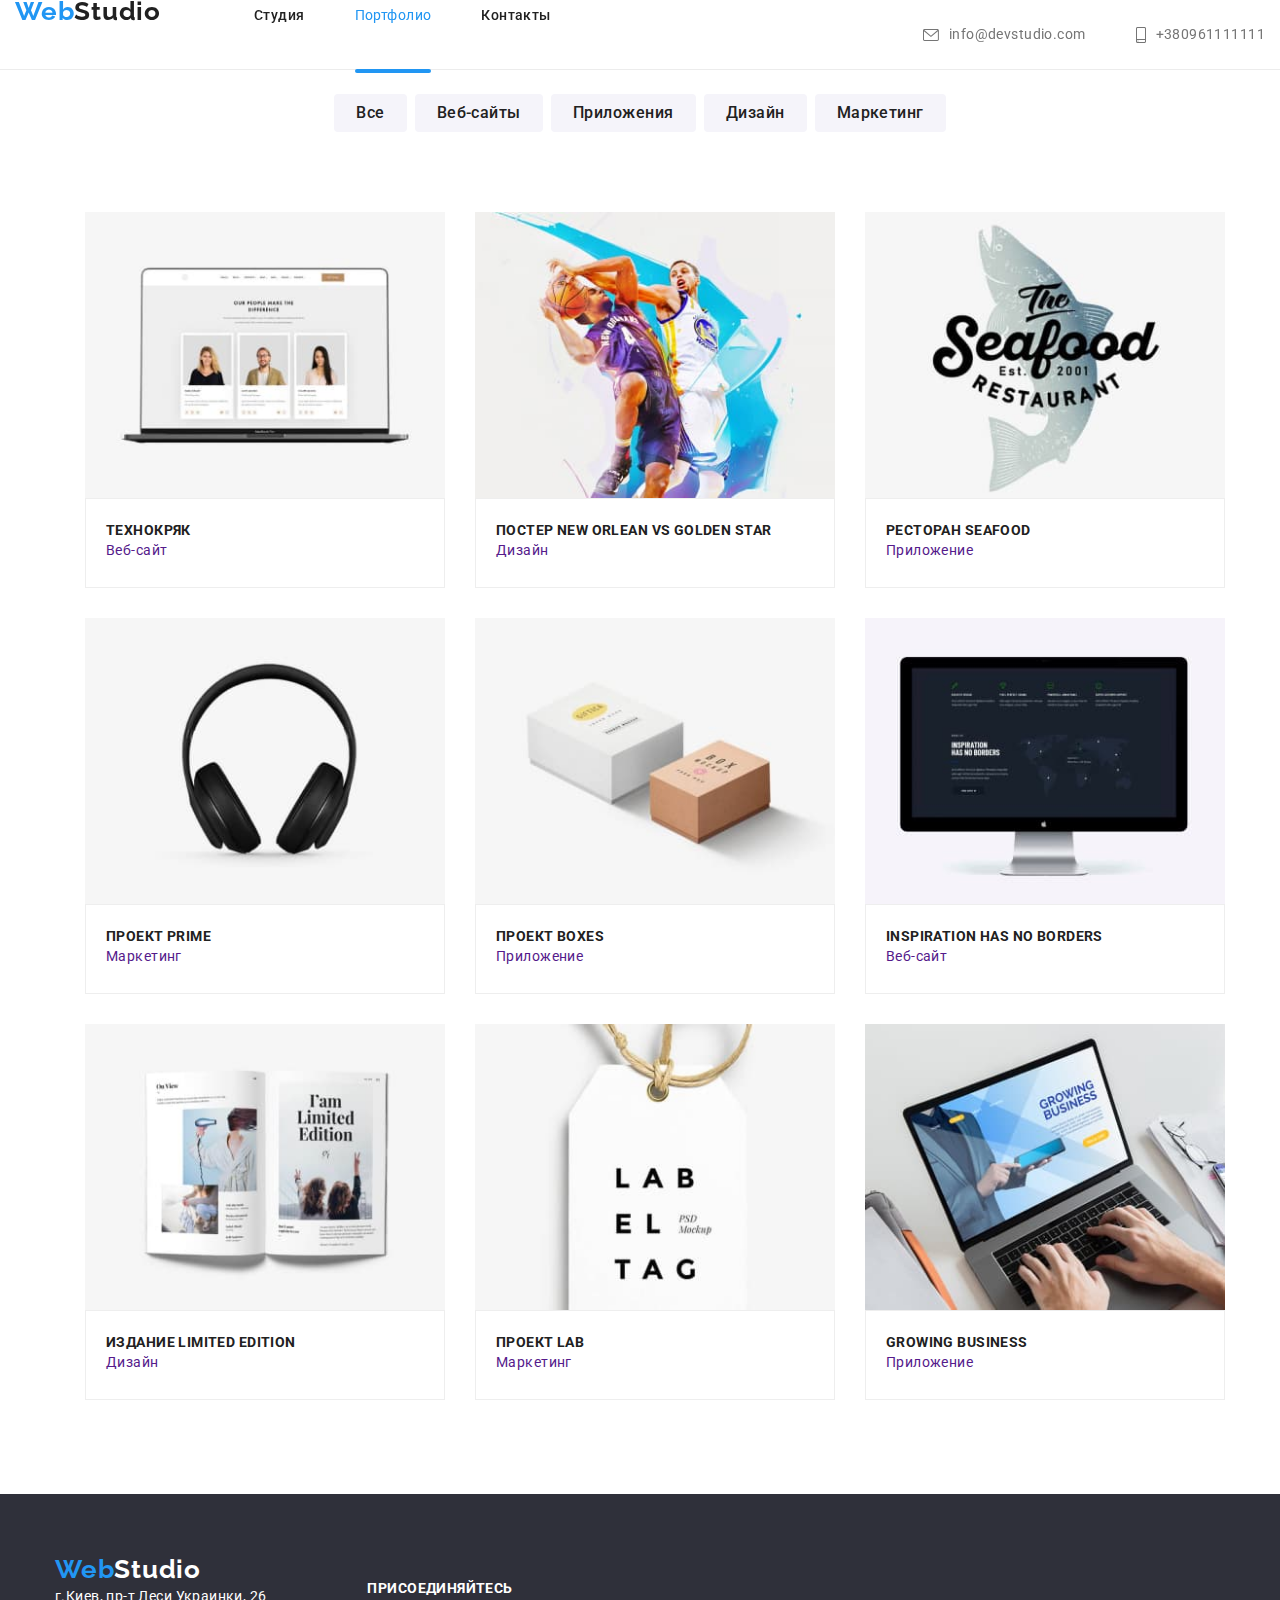
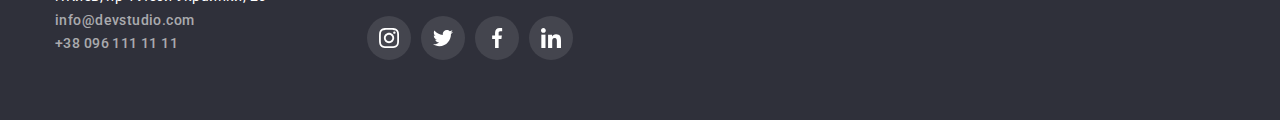
==== portfolio.html @ 77bff118 "add folders" ====
<!DOCTYPE html>
<html lang="ru">
<head>
    <meta charset="UTF-8">
    <meta http-equiv="X-UA-Compatible" content="IE=edge">
    <meta name="viewport" content="width=device-width, initial-scale=1.0">
    <title>Portfolio</title>
    <link rel="preconnect" href="https://fonts.gstatic.com">
<link href="https://fonts.googleapis.com/css2?family=Raleway:wght@700&family=Roboto:wght@400;500;700;900&display=swap" 
rel="stylesheet"/>
    <link href="https://cdnjs.cloudflare.com/ajax/libs/modern-normalize/0.1.0/modern-normalize.css">
  <link rel="stylesheet" href="./css/styles.css"/>  
</head>
<body>
<!--Шапка сайта-->
<header class="page-header">
    <div class="container">
    <nav class="nav">
        <a class="logo" href="/">
           <span class="logo-blue">Web</span>Studio
        </a>
        <ul class="menu list">
            <li class="menu-item"><a href="./index.html" class="menu-link">Студия</a></li>
            <li class="menu-item"><a href="./portfolio.html" class="menu-link-current">Портфолио</a></li>
            <li class="menu-item"><a href="" class="menu-link">Контакты</a></li>
        </ul>
    </nav>
    <!--Список с почтой и номером телефона-->
    <ul class="contacts list">
        <li class="contacts-item"><a class="link contacts-e" href="mailto:info@devstudio.com">
<svg class="envelope-icon" width="16" height="12">
    <use href="./images/icons/sprite.svg#icon-envelope">
        <symbol id="icon-envelope" viewBox="0 0 43 32">
            <path fill="#757575" style="fill: var(--color3, #757575)"
                d="M38.667 0h-34.667c-2.206 0-4 1.794-4 4v24c0 2.206 1.794 4 4 4h34.667c2.206 0 4-1.794 4-4v-24c0-2.206-1.794-4-4-4zM38.667 2.667c0.181 0 0.353 0.038 0.511 0.103l-17.844 15.466-17.844-15.466c0.151-0.065 0.327-0.103 0.511-0.103h34.667zM38.667 29.333h-34.667c-0.736-0.001-1.332-0.597-1.333-1.333v-22.413l17.793 15.421c0.233 0.202 0.539 0.326 0.874 0.326s0.641-0.123 0.876-0.327l-0.002 0.001 17.793-15.421v22.413c0 0.736-0.598 1.333-1.333 1.333z">
            </path>
        </symbol>
    </use>
</svg> info@devstudio.com</a></li>
        <li class="contacts-item"><a class="link contacts-s" href="tel:+380961111111">
<svg class="smartphone-icon" width="10" height="16">
    <use href="./images/icons/sprite.svg#icon-smartphone">
        <symbol id="icon-smartphone" viewBox="0 0 20 32">
            <path fill="#757575" style="fill: var(--color3, #757575)"
                d="M17 0h-14c-1.654 0-3 1.346-3 3v26c0 1.654 1.346 3 3 3h14c1.654 0 3-1.346 3-3v-26c0-1.654-1.346-3-3-3zM3 2h14c0.552 0 1 0.448 1 1v0 21h-16v-21c0-0.552 0.448-1 1-1v0zM17 30h-14c-0.552 0-1-0.448-1-1v0-3h16v3c0 0.552-0.448 1-1 1v0z">
            </path>
            <path fill="#757575" style="fill: var(--color3, #757575)"
                d="M4.707 27.478c0.391 0.365 0.391 0.956 0 1.321s-1.024 0.365-1.414 0c-0.391-0.365-0.391-0.956 0-1.321s1.024-0.365 1.414 0z">
            </path>
        </symbol>
    </use>
</svg> +380961111111 </a></li>
    </ul>
  </div>  
</header>
<main>
  <!--Секция фильтр с кнопками-->
  <section class="section-portfolio"> 
 <div class="container">   
<ul class="list button-list">
    <li class="filters-item"><button class="button" type="button">Все</button></li>
    <li class="filters-item"><button class="button" type="button">Веб-сайты</button></li>
    <li class="filters-item"><button class="button" type="button">Приложения</button></li>
    <li class="filters-item"><button class="button" type="button">Дизайн</button></li>
    <li class="filters-item"><button class="button" type="button">Маркетинг</button></li>
</ul>
<!--Секция Портфолио-->
<ul class="list card-set">
    <li class="card-set-item"><article class="card"><a href="" class="card-link">
<div class="card-thumb"><img src="./images/img.jpg" alt="Веб-сайт Технокряк" width="370">
<div class="card-thumb-text"><p class="text">Технокряк это современная площадка распостранения коронавируса.
Компании используют эту платформу для цифрового шпионажа
 и атак на защищенные сервера конкурентов.</p></div></div> 
        <div class="container-background">
            <h3 class="section-features">Технокряк</h3>
            <p class="text-features">Веб-сайт</p>
        </div>        
</a>        
</article>        
    </li>
    <li class="card-set-item"><article class="card"><a href="" class="card-link">
<div class="card-thumb"><img src="./images/img2.jpg"
                alt="Дизайн для постера New Orlean vs Golden Star" width="370">
<div class="card-thumb-text"><p class="text">Технокряк это современная площадка распостранения коронавируса.
Компании используют эту платформу для цифрового шпионажа
и атак на защищенные сервера конкурентов.</p></div></div>               
            <div class="container-background">
                <h3 class="section-features">Постер New Orlean vs Golden Star</h3>
                <p class="text-features">Дизайн</p>
                        
</div>            
</a>            
</article>            
    </li>
    <li class="card-set-item"><article class="card"><a href="" class="card-link">
 <div class="card-thumb"><img src="./images/img3.jpg" alt="Приложение для ресторана Seafood" width="370">
<div class="card-thumb-text"><p class="text">Технокряк это современная площадка распостранения коронавируса.
Компании используют эту платформу для цифрового шпионажа
и атак на защищенные сервера конкурентов.</p></div></div>    
        <div class="container-background">
            <h3 class="section-features">Ресторан Seafood</h3>
            <p class="text-features">Приложение</p>      
</div>        
</a>        
</article>        
    </li>
    <li class="card-set-item"><article class="card"><a href="" class="card-link"><div class="card-thumb">
<img src="./images/img4.jpg" alt="Маркетинг для проекта Prime"width="370">
<div class="card-thumb-text"><p class="text">Технокряк это современная площадка распостранения коронавируса.
Компании используют эту платформу для цифрового шпионажа
и атак на защищенные сервера конкурентов.</p></div>
</div>        
<div class="container-background">
            <h3 class="section-features">Проект Prime</h3>
            <p class="text-features">Маркетинг</p>
        </div>
</a>        
</article>        
    </li>
    <li class="card-set-item"><article class="card"><a href="" class="card-link">
<div class="card-thumb"><img src="./images/img1.jpg" alt="Приложение для проекта Boxes" width="370">
    <div class="card-thumb-text"><p class="text">Технокряк это современная площадка распостранения коронавируса.
    Компании используют эту платформу для цифрового шпионажа
    и атак на защищенные сервера конкурентов.</p></div>
</div>
            <div class="container-background">
                <h3 class="section-features">Проект Boxes</h3>
                <p class="text-features">Приложение</p>
            </div>
</a>            
</article>            
    </li>
 <li class="card-set-item"><article class="card"><a href="" class="card-link"> 
<div class="card-thumb"><img src="./images/img5.jpg" alt="Веб-сайт Inspiration has no Borders" width="370">
<div class="card-thumb-text"><p class="text">Технокряк это современная площадка распостранения коронавируса.
Компании используют эту платформу для цифрового шпионажа
и атак на защищенные сервера конкурентов.</p></div>    
</div>
<div class="container-background">
<h3 class="section-features">Inspiration has no Borders</h3>
<p class="text-features">Веб-сайт</p></div>
</a>
</article>       
    </li>
    <li class="card-set-item"><article class="card"><a href="" class="card-link">
<div class="card-thumb"><img src="./images/img6.jpg" alt="Дизайн для издания Limited Edition " width="370">
<div class="card-thumb-text"><p class="text">Технокряк это современная площадка распостранения коронавируса.
Компании используют эту платформу для цифрового шпионажа
и атак на защищенные сервера конкурентов.</p></div>    
</div>
<div class="container-background">
<h3 class="section-features">Издание Limited Edition</h3>
<p class="text-features">Дизайн</p></div>
</a>
</article>
    </li>
    <li class="card-set-item"><article class="card"><a href="" class="card-link">
<div class="card-thumb"><img src="./images/img7.jpg" alt="Маркетинг для проекта LAB" width="370">
<div class="card-thumb-text"><p class="text">Технокряк это современная площадка распостранения коронавируса.
Компании используют эту платформу для цифрового шпионажа
и атак на защищенные сервера конкурентов.</p></div>    
</div>
 <div class="container-background">
            <h3 class="section-features">Проект LAB</h3>
            <p class="text-features">Маркетинг</p>
        </div>
</a>
</article>        
    </li>
<li class="card-set-item"> <article class="card"><a href="" class="card-link">
<div class="card-thumb"><img src="./images/img8.jpg" alt="Приложение для Growing Business" width="370">
<div class="card-thumb-text"><p class="text">Технокряк это современная площадка распостранения коронавируса.
Компании используют эту платформу для цифрового шпионажа
и атак на защищенные сервера конкурентов.</p></div>    
</div>
    <div class="container-background">
            <h3 class="section-features">Growing Business</h3>
            <p class="text-features">Приложение</p>
        </div>
</a>        
</article>        
    </li>
</ul>
</div>
</section>
</main>
<!--Подвал сайта-->
<footer class="section-bottom">
    <div class="container">
    <div class="address-footer">    
    <a class="logo" href="/">
       <span class="logo-blue">Web</span><span class="logo-white">Studio</span>
    </a>
    <address>
        
        <ul class="list">
            <li><a class="map-link" href="https://goo.gl/maps/qB4iPWVN4ftwvtJb9" target="_blank"
                    rel="noopener noreferrer">
                    г.Киев, пр-т Леси Украинки, 26</a></li>
            <li><a class="link-footer" href="mailto:info@devstudio.com">info@devstudio.com</a></li>
            <li><a class="link-footer" href="tel:+380961111111">+38 096 111 11 11</a></li>
        </ul>
    </address>
 </div>
<div class="socials">
    <h2 class="socials-text">Присоединяйтесь</h2>
    <ul class="list socials-link">
        <li class="socials-item">
            <a href="#" class="socials-around">
                <svg class="socials-icon-svg">
                    <use href="./images/icons/sprite.svg#icon-instagramf"></use>
                </svg></a>
        </li>
        <li class="socials-item">
            <a href="#" class="socials-around">
                <svg class="socials-icon-svg">
                    <use href="./images/icons/sprite.svg#icon-twitterf"></use>
                </svg></a>
        </li>
        <li class="socials-item">
            <a href="#" class="socials-around">
                <svg class="socials-icon-svg">
                    <use href="./images/icons/sprite.svg#icon-facebookf"></use>
                </svg></a>
        </li>
        <li class="socials-item"><a href="#" class="socials-around">
                <svg class="socials-icon-svg">
                    <use href="./images/icons/sprite.svg#icon-linkedinf"></use>
                </svg></a>
        </li>
    </ul>
</div>
    </div>
</footer>
</body>
</html>
---- css/styles.css ----
:root {
  --main-text-color: #757575;
  --page-title: #ffffff;
  --title-color: #212121;
  --logo-color: #2196f3;
  --accent-color: #2196f3;
  --icon-color: #afb1b8;
  --card-border: #eeeeee;
  --cubic-bezier: cubic-bezier(0.4, 0, 0.2, 1);
  --shadow-card: 0px 1px 1px rgba(0, 0, 0, 0.12),
    0px 4px 4px rgba(0, 0, 0, 0.06), 1px 4px 6px rgba(0, 0, 0, 0.16);
  --back-card: rgba(33, 150, 243, 0.9);
  --shadow-button: 0px 3px 1px rgba(0, 0, 0, 0.1),
    0px 1px 2px rgba(0, 0, 0, 0.08), 0px 2px 2px rgba(0, 0, 0, 0.12);

  --main-font: Roboto, sans-serif;
  --title-font: Roboto, sans-serif;
  --logo-font: Raleway, sans-serif;
}

html {
  box-sizing: border-box;
}

*,
*::before,
*::after {
  box-sizing: inherit;
  margin: 0;
  padding: 0;
}

body {
  font-family: var(--main-font);
  font-size: 14px;
  line-height: 1.71;
  letter-spacing: 0.03em;
  color: var(--main-text-color);
}

h1,
h2,
h3,
p {
  margin-top: 0;
}

img {
  display: block;
  max-width: 100%;
}
.container {
  width: 1200px;
  padding: 0 15px;
  margin-left: auto;
  margin-right: auto;
}

.page-header .container {
  position: fixed;
  width: 100%;
  height: 70px;
  z-index: 10;
  background-color: var(--page-title);
  display: flex;
  align-items: center;
  justify-content: flex-start;
  border-bottom: 1px solid #ececec;
}

.nav {
  display: flex;
  align-items: baseline;
  margin-right: auto;
}
.contacts {
  display: flex;
  align-items: center;
  margin-left: 331px;
}

.contacts-e,
.contacts-s {
  display: flex;
  align-items: center;
  text-decoration: none;
  color: var(--main-text-color);
}

.contacts-e:hover,
.contacts-e:focus {
  color: var(--accent-color);
}

.contacts-s:hover,
.contacts-s:focus {
  color: var(--accent-color);
}

.envelope-icon {
  margin-right: 10px;
  fill: currentColor;
}

.smartphone-icon {
  margin-right: 10px;
  fill: currentColor;
}

.smartphone-icon:hover,
.smartphone-icon:focus {
  fill: #2196f3;
}

.contacts-item:nth-child(2) {
  margin-left: 50px;
}

.link {
  color: var(--main-text-color);
  text-decoration: none;
}
.link:hover,
.link:focus {
  color: var(--accent-color);
}

.menu-link {
  display: block;
  color: var(--title-color);
  font-weight: 500;
  text-decoration: none;
  transition-property: color;
  transition-duration: 250ms;
  transition-timing-function: var(--cubic-bezier);
}

.menu-link-current {
  position: relative;
  display: block;
  color: var(--accent-color);
  text-decoration: none;
  padding-bottom: 45px;
}

.menu-link-current::after {
  position: absolute;
  bottom: 0;
  content: '';
  display: block;
  width: 100%;
  height: 4px;
  background-color: var(--accent-color);
  border-radius: 2px;
}

.menu-link:hover,
.menu-link:focus {
  color: var(--accent-color);
}

.menu {
  display: inline-flex;
  justify-content: center;
}

.menu-item:not(:last-child) {
  margin-right: 50px;
}

.link-footer {
  font-style: normal;
  font-weight: 500;
  text-decoration: none;
  color: rgba(255, 255, 255, 0.6);
}
.map-link {
  color: var(--page-title);
  font-style: normal;
  text-decoration: none;
}
.card-set {
  display: flex;
  flex-wrap: wrap;
  padding: 0;
  margin-left: -30px;
  margin-top: -30px;
}

.logo {
  display: block;
  margin-right: 93px;
  font-family: Raleway;
  font-weight: bold;
  font-size: 26px;
  line-height: 1.19;
  letter-spacing: 0.03em;
  color: var(--title-color);
  text-decoration: none;
}

.logo-blue {
  color: var(--accent-color);
}

.logo-white {
  color: var(--page-title);
}

.main-list {
  color: var(--title-color);
}
.list {
  margin: 0;
  padding-left: 0;
  list-style: none;
}
.list-bottom {
  font-family: Roboto;
  font-style: normal;
  font-weight: normal;
  font-size: 14px;
  line-height: 1.71px;
  letter-spacing: 0.03em;
  color: var(--page-title);
}

.button-list {
  display: flex;
  justify-content: center;
  margin-bottom: 50px;
}

.container-filters {
  margin-left: auto;
  margin-right: auto;
}

.filters-item:not(:last-child) {
  margin-right: 8px;
}

.hero {
  max-width: 1600px;
  padding: 200px 0;
  margin: 0 auto;
  background-color: var(--bg-color);
  background-image: linear-gradient(
      to right,
      rgba(47, 48, 58, 0.4),
      rgba(47, 48, 58, 0.4)
    ),
    url(../images/img9.jpg);
  background-repeat: no-repeat;
  background-position: center;
  background-size: cover;
  text-align: center;
}

.hero-button {
  font-family: Roboto;
  font-style: normal;
  font-weight: bold;
  font-size: 16px;
  line-height: 1.87;
  text-align: center;
  letter-spacing: 0.06em;
  color: var(--page-title);
  background-color: var(--accent-color);
  display: block;
  margin: 0 auto;
  padding: 10px 32px;
  border-radius: 4px;
}

.button {
  padding: 6px 22px;
  border-radius: 4px;
  border: none;
  background-color: #f5f4fa;
  font-family: Roboto;
  font-weight: 500;
  font-size: 16px;
  line-height: 1.62;
  letter-spacing: 0.03em;
  color: var(--title-color);
  cursor: pointer;
  transition-property: color, background-color, box-shadow;
  transition-duration: 250ms;
  transition-timing-function: var(--cubic-bezier);
}

.button:hover,
.button:focus {
  color: var(--page-title);
  background-color: var(--accent-color);
  box-shadow: var(--shadow-button);
}

.page-title {
  max-width: 696px;
  font-family: var(--title-font);
  font-size: 44px;
  line-height: 1.36;
  text-align: center;
  letter-spacing: 0.06em;
  text-transform: uppercase;
  color: var(--page-title);
  margin: 0 auto;
  margin-bottom: 30px;
}

.features {
  padding-top: 94px;
  padding-bottom: 94px;
}

.section-features {
  font-family: Roboto;
  font-weight: bold;
  font-size: 14px;
  line-height: 1.14;
  letter-spacing: 0.03em;
  text-transform: uppercase;
  color: var(--title-color);
}

.main-block {
  display: flex;
  justify-content: center;
}

.block-item:not(:last-child) {
  margin-right: 30px;
}

.block-icons {
  display: flex;
  justify-content: center;
  align-items: center;
  width: 270px;
  height: 120px;
  background-color: #f5f4fa;
  margin-bottom: 30px;
  border-radius: 4px;
}

.section-what-we-do {
  padding-bottom: 94px;
}

.what-we-do {
  display: flex;
  justify-content: center;
}

.what-we-do-item:not(:last-child) {
  margin-right: 30px;
}

.section-title {
  margin-bottom: 50px;
  font-family: Roboto;
  font-style: normal;
  font-weight: bold;
  font-size: 36px;
  line-height: 1.16;
  letter-spacing: 0.03em;
  text-align: center;
  color: #212121;
}

.card-background {
  color: var(--page-title);
  padding: 30px 32px;
}

.section-team {
  padding-top: 94px;
  padding-bottom: 94px;
}

.container-team {
  width: 1200px;
  padding: 0 15px;
  margin: 0 auto;
}

.team-item:not(:last-child) {
  margin-right: 30px;
}

.team-item {
  box-shadow: 0px 1px 3px rgba(0, 0, 0, 0.12), 0px 1px 1px rgba(0, 0, 0, 0.14),
    0px 2px 1px rgba(0, 0, 0, 0.2);
  border-radius: 0px 0px 4px 4px;
}

.team-item-position {
  font-family: Roboto;
  font-style: normal;
  font-weight: normal;
  font-size: 14px;
  line-height: 1.71;
  letter-spacing: 0.03em;
  text-align: center;
  color: var(--main-text-color);
  margin-bottom: 8px;
}

.team-item-name {
  font-family: var(--title-font);
  font-size: 16px;
  line-height: 1.16;
  letter-spacing: 0.03em;
  text-align: center;
  color: var(--title-color);
  margin-bottom: 8px;
}

.social-icons-item:not(:last-child) {
  margin-right: 10px;
}

.section-clients {
  margin-bottom: 94px;
}

.title-clients {
  font-family: Roboto;
  font-weight: 700;
  font-size: 36px;
  line-height: 1.16;
  letter-spacing: 0.03em;
  text-align: center;
  color: var(--title-color);
  margin-bottom: 50px;
}

.logo-clients {
  display: flex;
}

.logo-clients-item {
  display: flex;
  justify-content: center;
  color: var(--icon-color);
  border: 1px solid var(--icon-color);
  border-radius: 4px;
  margin-right: 30px;
}

.logo-clients-item:last-child {
  margin-right: 0;
}

.logo-clients-item:hover,
.logo-clients-item:focus {
  border: 1px solid var(--accent-color);
}

.logo-clients-icon {
  width: 170px;
  height: 90px;
  display: flex;
  align-items: center;
  justify-content: center;
  color: var(--icon-color);
}

.logo-clients-icon:hover,
.logo-clients-icon:focus {
  color: var(--accent-color);
}

.icon-logo {
  fill: currentColor;
}

.icon-logo:hover,
.icon-logo:focus {
  fill: currentColor;
}

.social-icons {
  display: flex;
  justify-content: center;
  margin-top: 16px;
}

.social-icons-link {
  display: flex;
  justify-content: center;
  align-items: center;
  width: 44px;
  height: 44px;
  border-radius: 50%;
  background-color: #ffffff;
  color: #afb1b8;
}

.social-icons-link:hover,
.social-icons-link:focus {
  color: #ffffff;
  background-color: var(--accent-color);
}

.social-icons-svg {
  width: 20px;
  height: 20px;
  fill: currentColor;
}

.section-portfolio {
  padding-top: 94px;
  padding-bottom: 94px;
}

.container-background {
  background-color: var(--page-title);
  padding: 24px 20px;
  border: 1px solid var(--card-border);
}

.card-set-item {
  flex-basis: calc(100% / 3 - 30px);
  margin-left: 30px;
  margin-top: 30px;
}

.card {
  display: flex;
}

.card-link {
  text-decoration: none;
  transition: box-shadow 250ms var(--cubic-bezier);
}

.card-link:hover,
.card-link:focus {
  box-shadow: var(--shadow-card);
}

.card-link:hover .card-thumb-text,
.card-link:focus .card-thumb-text {
  opacity: 0.9;
  transform: translateY(0);
}

.card-thumb {
  position: relative;
  display: flex;
  justify-content: center;
  align-items: center;
  overflow: hidden;
}

.card-thumb-text {
  position: absolute;
  display: flex;
  align-items: center;
  padding-left: 24px;
  padding-right: 24px;
  width: 100%;
  height: 100%;
  background-color: var(--back-card);
  opacity: 0;
  transform: translateY(100%);
  transition-property: transform, opacity;
  transition-duration: 250ms;
  transition-timing-function: var(--cubic-bezier);
  pointer-events: none;
}

.card-thumb-text .text {
  font-family: Roboto;
  font-style: normal;
  font-weight: 400;
  font-size: 18px;
  line-height: 28px;
  letter-spacing: 0.03em;
  color: var(--page-title);
}

.section-bottom {
  background-color: #2f303a;
  padding-top: 60px;
  padding-bottom: 60px;
}

.address-footer {
  display: inline-block;
}

.socials {
  display: inline-block;
  margin-left: 70px;
}

.socials-text {
  font-family: Roboto;
  font-weight: bold;
  font-size: 14px;
  line-height: 1.14;
  letter-spacing: 0.03em;
  text-transform: uppercase;
  color: var(--page-title);
  margin-bottom: 20px;
}

.socials-link {
  display: flex;
  align-items: baseline;
}

.socials-item:not(:last-child) {
  margin-right: 10px;
}

.socials-around {
  display: flex;
  align-items: center;
  justify-content: center;
  width: 44px;
  height: 44px;
  border-radius: 50%;
  background-color: rgba(255, 255, 255, 0.1);
}
.socials-around:hover,
.socials-around:focus {
  background-color: var(--accent-color);
}

.socials-icon-svg {
  width: 20px;
  height: 20px;
  fill: currentColor;
}
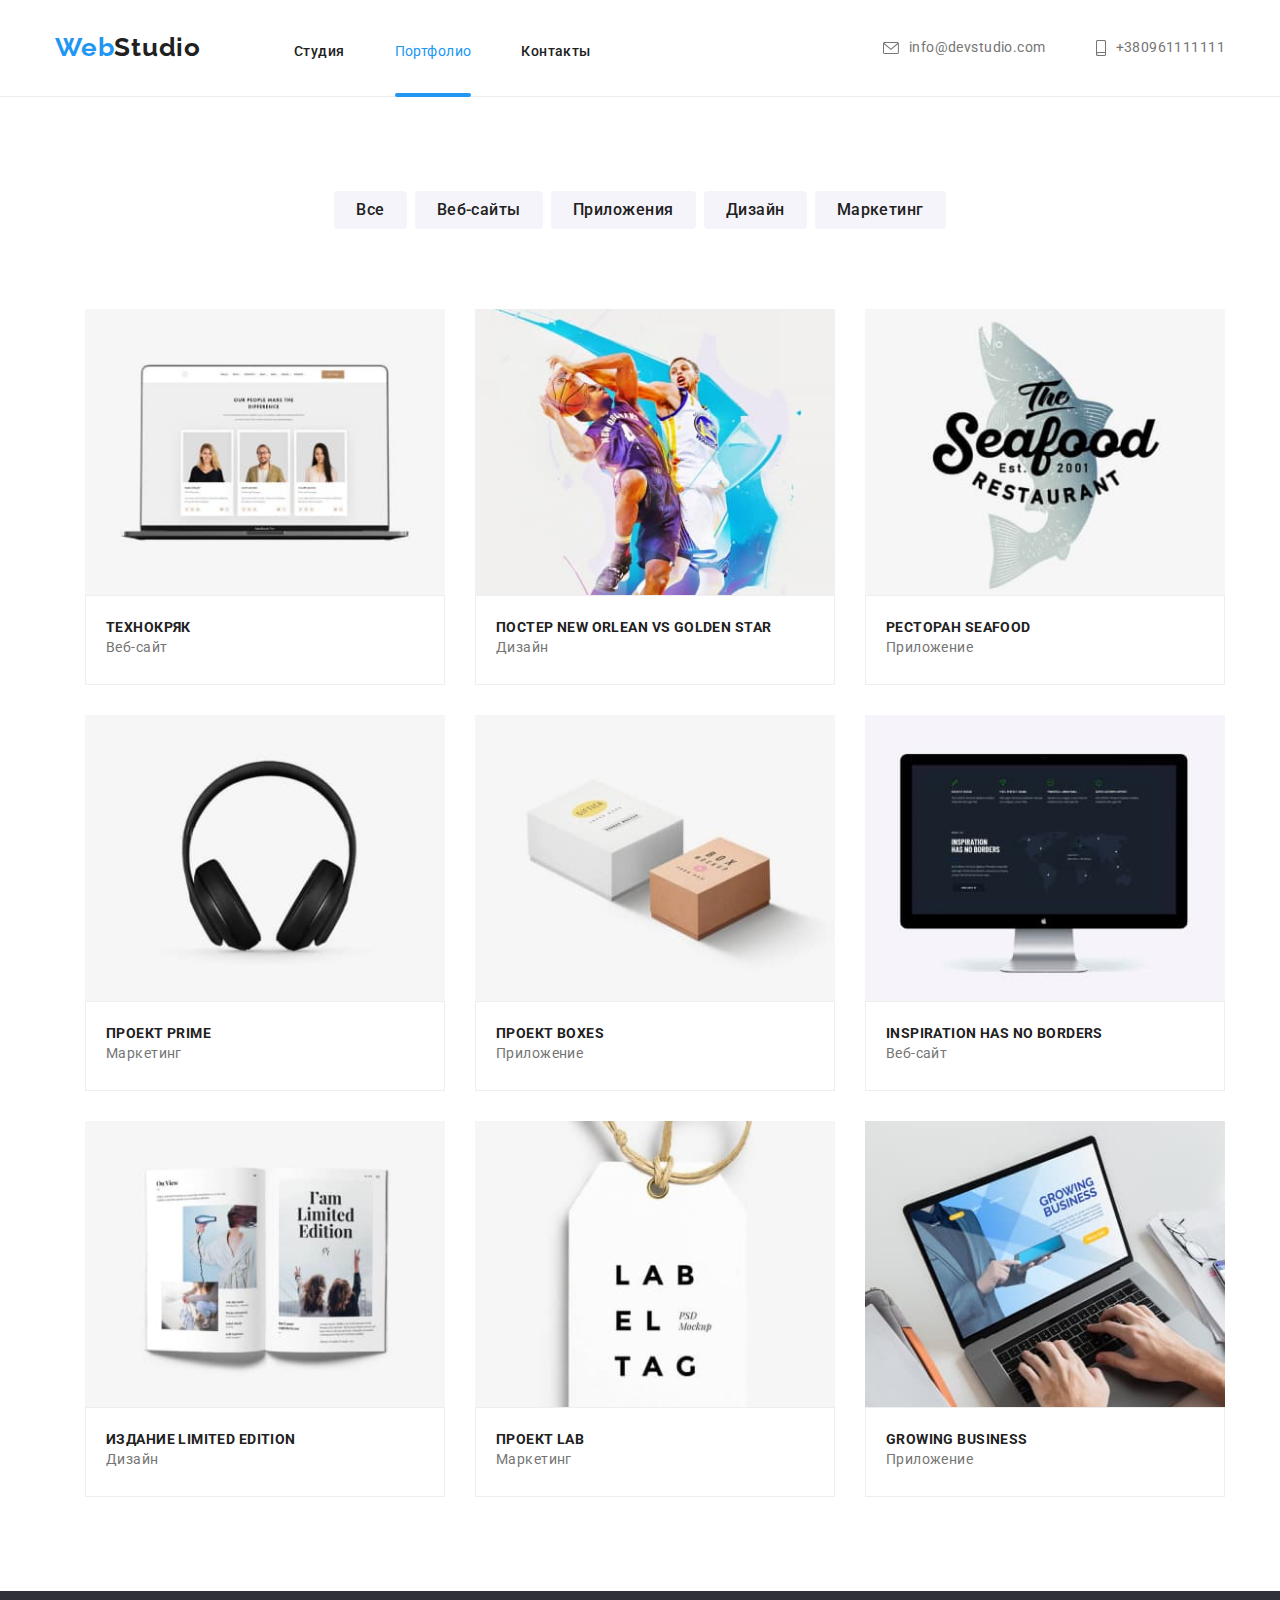
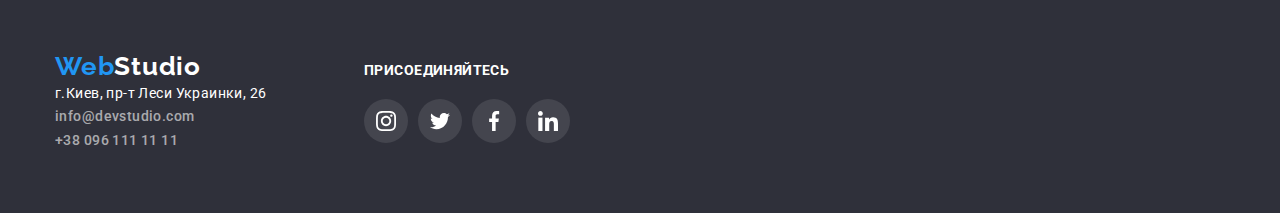
==== commit 1f6bf78f: "remake-hw-05" ====
--- a/portfolio.html
+++ b/portfolio.html
@@ -186,7 +186,7 @@
 </main>
 <!--Подвал сайта-->
 <footer class="section-bottom">
-    <div class="container">
+    <div class="container-footer">
     <div class="address-footer">    
     <a class="logo" href="/">
        <span class="logo-blue">Web</span><span class="logo-white">Studio</span>
--- a/css/styles.css
+++ b/css/styles.css
@@ -3,6 +3,7 @@
   --page-title: #ffffff;
   --title-color: #212121;
   --logo-color: #2196f3;
+  --section-background: #f5f4fa;
   --accent-color: #2196f3;
   --icon-color: #afb1b8;
   --card-border: #eeeeee;
@@ -56,16 +57,15 @@
   margin-right: auto;
 }
 
+.page-header {
+  border-bottom: 1px solid #ececec;
+}
+
 .page-header .container {
-  position: fixed;
-  width: 100%;
-  height: 70px;
-  z-index: 10;
-  background-color: var(--page-title);
-  display: flex;
-  align-items: center;
-  justify-content: flex-start;
-  border-bottom: 1px solid #ececec;
+  padding-top: 32px;
+  padding-bottom: 32px;
+  display: flex;
+  align-items: center;
 }
 
 .nav {
@@ -140,7 +140,6 @@
   display: block;
   color: var(--accent-color);
   text-decoration: none;
-  padding-bottom: 45px;
 }
 
 .menu-link-current::after {
@@ -152,6 +151,7 @@
   height: 4px;
   background-color: var(--accent-color);
   border-radius: 2px;
+  bottom: -33px;
 }
 
 .menu-link:hover,
@@ -378,6 +378,7 @@
 .section-team {
   padding-top: 94px;
   padding-bottom: 94px;
+  background-color: var(--section-background);
 }
 
 .container-team {
@@ -394,6 +395,7 @@
   box-shadow: 0px 1px 3px rgba(0, 0, 0, 0.12), 0px 1px 1px rgba(0, 0, 0, 0.14),
     0px 2px 1px rgba(0, 0, 0, 0.2);
   border-radius: 0px 0px 4px 4px;
+  background-color: var(--page-title);
 }
 
 .team-item-position {
@@ -423,7 +425,14 @@
 }
 
 .section-clients {
-  margin-bottom: 94px;
+  padding-top: 94px;
+  padding-bottom: 94px;
+}
+
+.block-clients {
+  width: 1200px;
+  padding: 0 15px;
+  margin: 0 auto;
 }
 
 .title-clients {
@@ -442,35 +451,28 @@
 }
 
 .logo-clients-item {
-  display: flex;
+  margin-right: 30px;
+}
+
+.logo-clients-item:last-child {
+  margin-right: 0;
+}
+
+.logo-clients-icon {
+  width: 170px;
+  height: 90px;
+  display: flex;
+  align-items: center;
   justify-content: center;
   color: var(--icon-color);
   border: 1px solid var(--icon-color);
   border-radius: 4px;
-  margin-right: 30px;
-}
-
-.logo-clients-item:last-child {
-  margin-right: 0;
-}
-
-.logo-clients-item:hover,
-.logo-clients-item:focus {
-  border: 1px solid var(--accent-color);
-}
-
-.logo-clients-icon {
-  width: 170px;
-  height: 90px;
-  display: flex;
-  align-items: center;
-  justify-content: center;
-  color: var(--icon-color);
 }
 
 .logo-clients-icon:hover,
 .logo-clients-icon:focus {
   color: var(--accent-color);
+  border-color: var(--accent-color);
 }
 
 .icon-logo {
@@ -485,7 +487,6 @@
 .social-icons {
   display: flex;
   justify-content: center;
-  margin-top: 16px;
 }
 
 .social-icons-link {
@@ -520,6 +521,10 @@
   background-color: var(--page-title);
   padding: 24px 20px;
   border: 1px solid var(--card-border);
+}
+
+.text-features {
+  color: var(--main-text-color);
 }
 
 .card-set-item {
@@ -589,8 +594,14 @@
   padding-bottom: 60px;
 }
 
-.address-footer {
-  display: inline-block;
+.container-footer {
+  display: flex;
+  align-items: baseline;
+  padding-left: 15px;
+  padding-right: 15px;
+  margin-left: auto;
+  margin-right: auto;
+  width: 1200px;
 }
 
 .socials {
@@ -637,3 +648,54 @@
   height: 20px;
   fill: currentColor;
 }
+
+.backdrop {
+  position: fixed;
+  top: 0;
+  left: 0;
+  width: 100%;
+  height: 100%;
+  background-color: rgba(0, 0, 0, 0.2);
+  opacity: 1;
+  visibility: visible;
+  transition: opacity 1500ms cubic-bezier(0.4, 0, 0.2, 1),
+    visibility 1500ms cubic-bezier(0.4, 0, 0.2, 1);
+}
+
+.backdrop.is-hidden {
+  opacity: 0;
+  visibility: hidden;
+  pointer-events: none;
+}
+
+.modal {
+  position: absolute;
+  top: 50%;
+  left: 50%;
+  transform: translate(-50%, -50%) scale(1);
+  transition: transform 500ms cubic-bezier(0.4, 0, 0.2, 1);
+  width: 528px;
+  height: 581px;
+  background-color: var(--page-title);
+  box-shadow: 0px 1px 3px rgba(0, 0, 0, 0.12), 0px 1px 1px rgba(0, 0, 0, 0.14),
+    0px 2px 1px rgba(0, 0, 0, 0.2);
+  border-radius: 4px;
+}
+
+.modal-button {
+  position: absolute;
+  top: 8px;
+  right: 8px;
+  display: flex;
+  justify-content: center;
+  align-items: center;
+  width: 30px;
+  height: 30px;
+  background-color: var(--page-title);
+  border: 1px solid rgba(0, 0, 0, 0.1);
+  border-radius: 50%;
+}
+
+.close-black-icon {
+  fill: #212121;
+}
